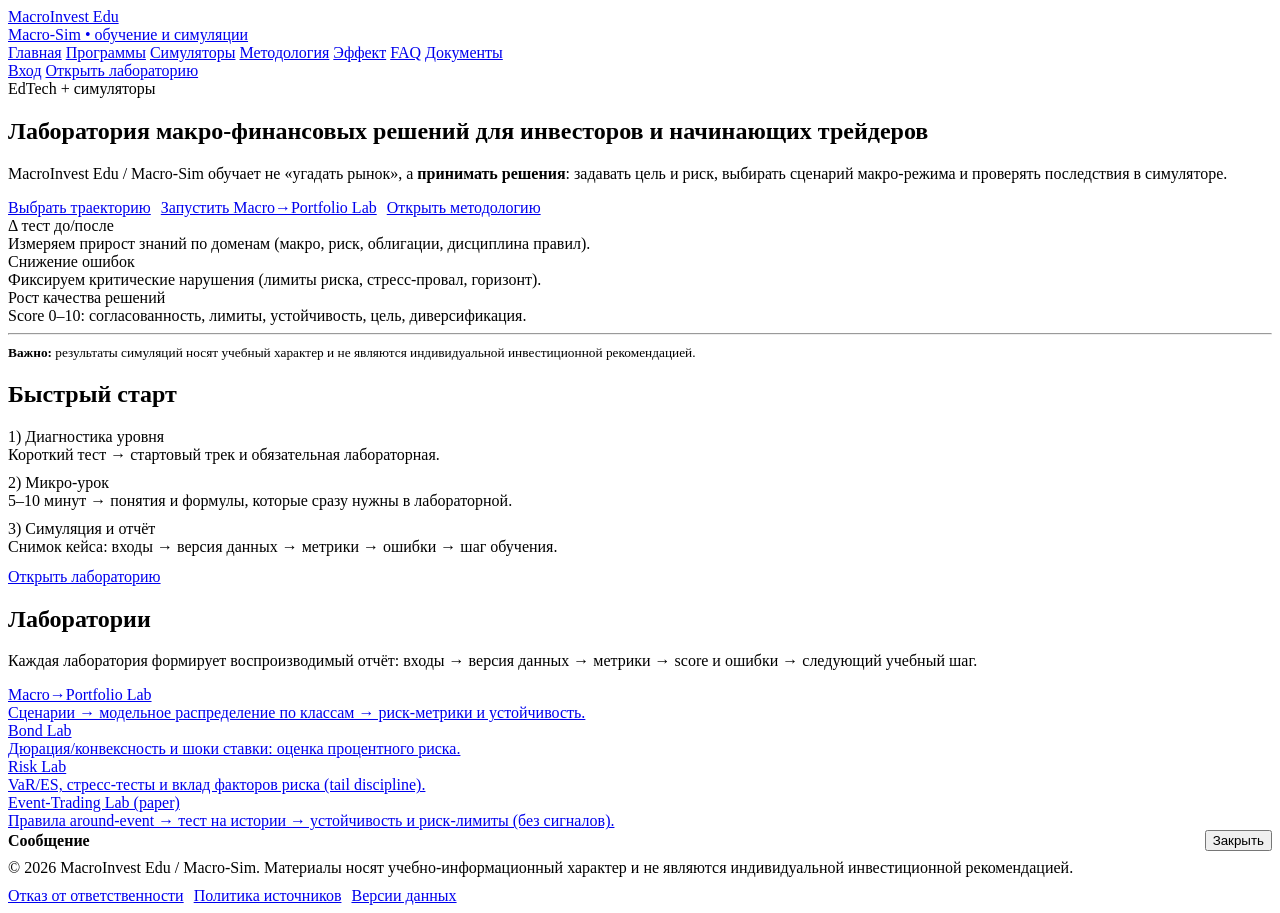
==== index.html @ eba57140 "Add files via upload" ====
<!doctype html>
<html lang="ru">
<head>
  <meta charset="utf-8" />
  <meta name="viewport" content="width=device-width, initial-scale=1" />
  <title>Главная — MacroInvest Edu</title>
  <link rel="stylesheet" href="assets/styles.css" />
</head>
<body>
<header>
  <div class="container">
    <div class="nav">
      <a class="brand" href="index.html" aria-label="MacroInvest Edu">
        <div class="logo" aria-hidden="true"></div>
        <div>
          <div class="name">MacroInvest Edu</div>
          <div class="tag">Macro-Sim • обучение и симуляции</div>
        </div>
      </a>
      <nav class="menu" aria-label="Навигация">
        <a href="index.html">Главная</a>
        <a href="programs.html">Программы</a>
        <a href="simulators.html">Симуляторы</a>
        <a href="methodology.html">Методология</a>
        <a href="impact.html">Эффект</a>
        <a href="faq.html">FAQ</a>
        <a href="documents.html">Документы</a>
      </nav>
      <div class="actions">
        <a class="btn" href="login.html" title="Демо-вход">Вход</a>
        <a class="btn primary" href="app-lab-macro-portfolio.html">Открыть лабораторию</a>
      </div>
    </div>
  </div>
</header>

<main>
<section class="hero">
  <div class="container">
    <div class="grid">
      <div class="card">
        <div class="pad">
          <span class="badge">EdTech + симуляторы</span>
          <h1 class="h1">Лаборатория макро‑финансовых решений для инвесторов и начинающих трейдеров</h1>
          <p class="p">
            MacroInvest Edu / Macro‑Sim обучает не «угадать рынок», а <strong>принимать решения</strong>:
            задавать цель и риск, выбирать сценарий макро‑режима и проверять последствия в симуляторе.
          </p>
          <div style="display:flex; flex-wrap:wrap; gap:10px; margin-top:14px">
            <a class="btn primary" href="programs.html">Выбрать траекторию</a>
            <a class="btn" href="app-lab-macro-portfolio.html">Запустить Macro→Portfolio Lab</a>
            <a class="btn" href="methodology.html">Открыть методологию</a>
          </div>
          <div class="kpis">
            <div class="kpi">
              <div class="k">Δ тест до/после</div>
              <div class="v">Измеряем прирост знаний по доменам (макро, риск, облигации, дисциплина правил).</div>
            </div>
            <div class="kpi">
              <div class="k">Снижение ошибок</div>
              <div class="v">Фиксируем критические нарушения (лимиты риска, стресс‑провал, горизонт).</div>
            </div>
            <div class="kpi">
              <div class="k">Рост качества решений</div>
              <div class="v">Score 0–10: согласованность, лимиты, устойчивость, цель, диверсификация.</div>
            </div>
          </div>
          <hr/>
          <small><b>Важно:</b> результаты симуляций носят учебный характер и не являются индивидуальной инвестиционной рекомендацией.</small>
        </div>
      </div>

      <div class="card">
        <div class="pad">
          <h2 class="h2">Быстрый старт</h2>
          <div class="tile">
            <div class="t">1) Диагностика уровня</div>
            <div class="s">Короткий тест → стартовый трек и обязательная лабораторная.</div>
          </div>
          <div style="height:10px"></div>
          <div class="tile">
            <div class="t">2) Микро‑урок</div>
            <div class="s">5–10 минут → понятия и формулы, которые сразу нужны в лабораторной.</div>
          </div>
          <div style="height:10px"></div>
          <div class="tile">
            <div class="t">3) Симуляция и отчёт</div>
            <div class="s">Снимок кейса: входы → версия данных → метрики → ошибки → шаг обучения.</div>
          </div>
          <div style="height:12px"></div>
          <a class="btn primary" href="app-lab-macro-portfolio.html">Открыть лабораторию</a>
        </div>
      </div>
    </div>
  </div>
</section>

<section class="section">
  <div class="container">
    <h2 class="h2">Лаборатории</h2>
    <p class="p">Каждая лаборатория формирует воспроизводимый отчёт: входы → версия данных → метрики → score и ошибки → следующий учебный шаг.</p>
    <div class="cards">
      <a class="tile" href="app-lab-macro-portfolio.html">
        <div class="t">Macro→Portfolio Lab</div>
        <div class="s">Сценарии → модельное распределение по классам → риск‑метрики и устойчивость.</div>
      </a>
      <a class="tile" href="app-lab-bond.html">
        <div class="t">Bond Lab</div>
        <div class="s">Дюрация/конвексность и шоки ставки: оценка процентного риска.</div>
      </a>
      <a class="tile" href="app-lab-risk.html">
        <div class="t">Risk Lab</div>
        <div class="s">VaR/ES, стресс‑тесты и вклад факторов риска (tail discipline).</div>
      </a>
      <a class="tile" href="app-lab-event.html">
        <div class="t">Event‑Trading Lab (paper)</div>
        <div class="s">Правила around‑event → тест на истории → устойчивость и риск‑лимиты (без сигналов).</div>
      </a>
    </div>
  </div>
</section>

</main>

<div class="toast" id="toast" role="status" aria-live="polite">
  <div class="card"><div class="pad">
    <div style="display:flex; justify-content:space-between; gap:12px; align-items:center;">
      <div class="name" style="font-weight:700">Сообщение</div>
      <button class="btn ghost" onclick="document.getElementById('toast').style.display='none'">Закрыть</button>
    </div>
    <div class="msg" id="toastMsg" style="margin-top:8px"></div>
  </div></div>
</div>

<footer class="footer">
  <div class="container">
    <div style="display:flex; flex-wrap:wrap; gap:10px; align-items:center; justify-content:space-between">
      <div>© 2026 MacroInvest Edu / Macro-Sim. Материалы носят учебно‑информационный характер и не являются индивидуальной инвестиционной рекомендацией.</div>
      <div style="display:flex; gap:10px; flex-wrap:wrap">
        <a href="documents.html#disclaimer">Отказ от ответственности</a>
        <a href="documents.html#sources">Политика источников</a>
        <a href="methodology.html#versions">Версии данных</a>
      </div>
    </div>
  </div>
</footer>

<script src="assets/app.js"></script>

</body>
</html>
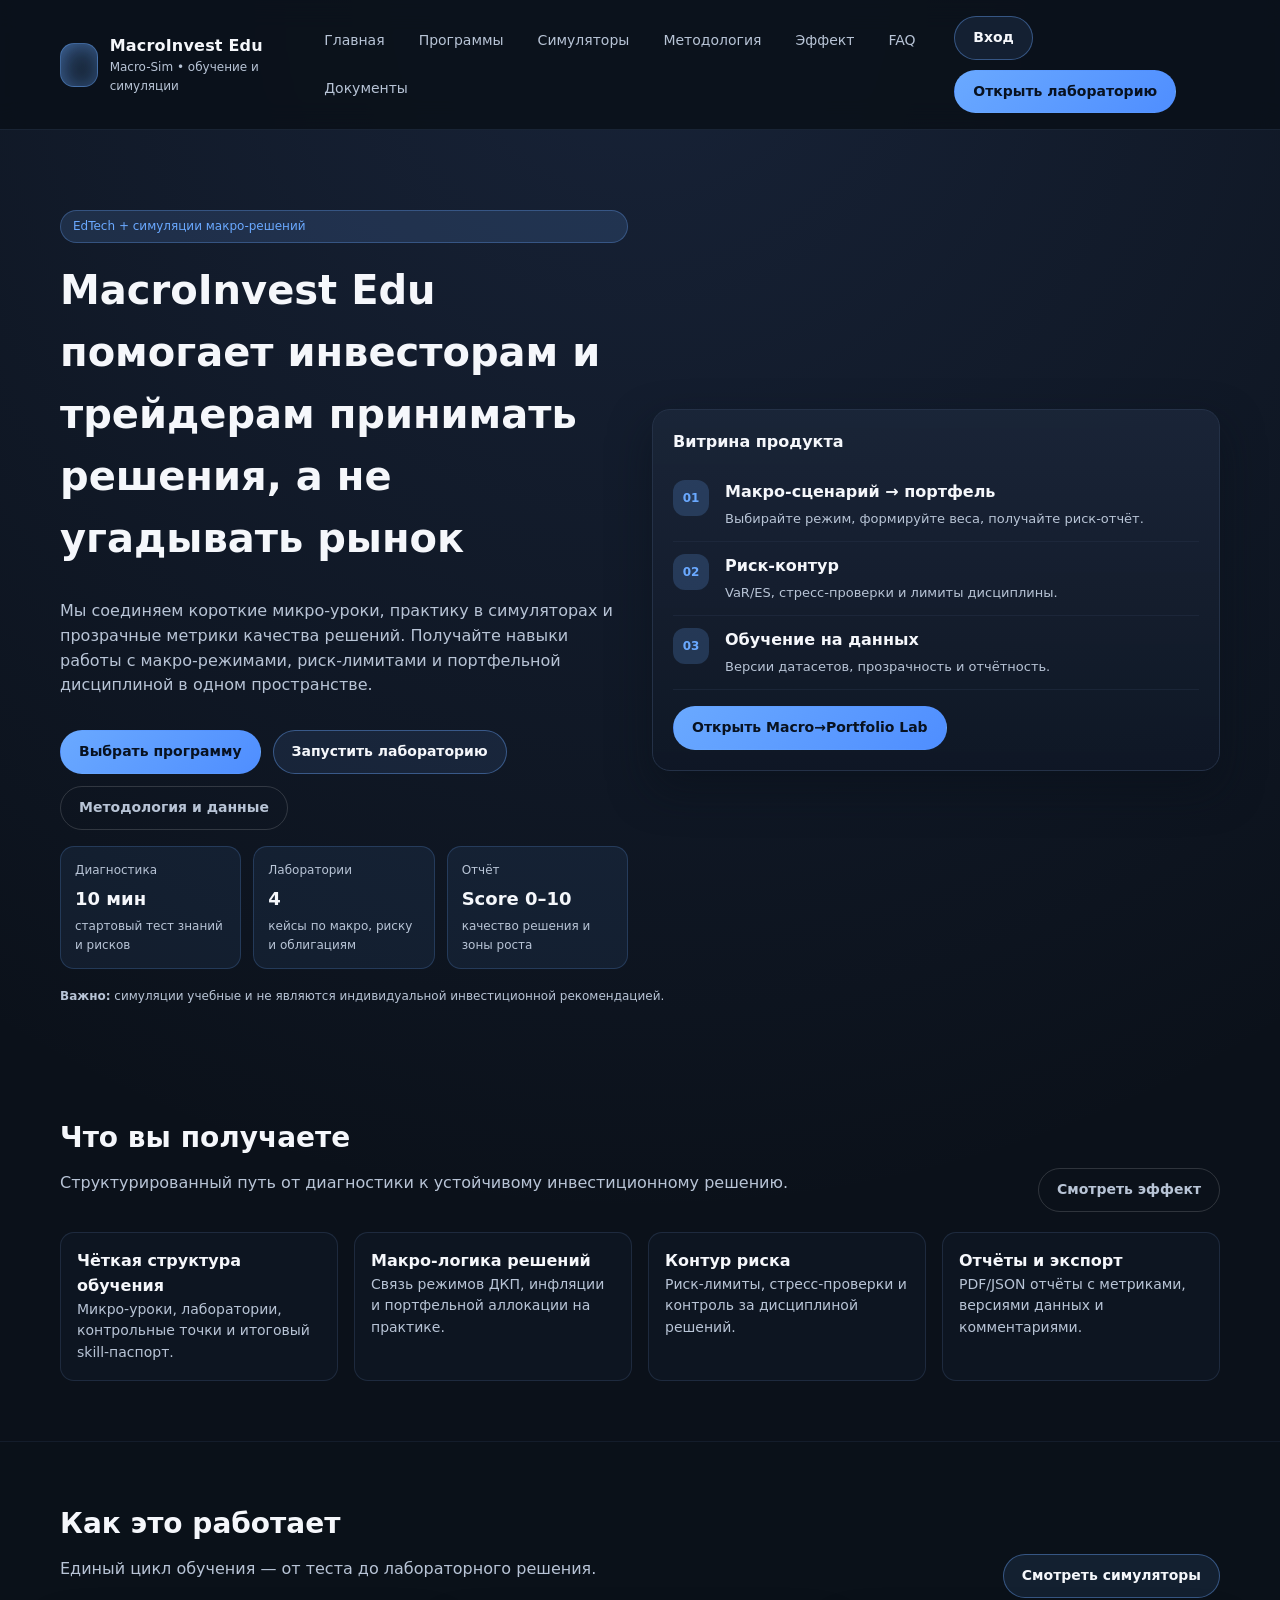
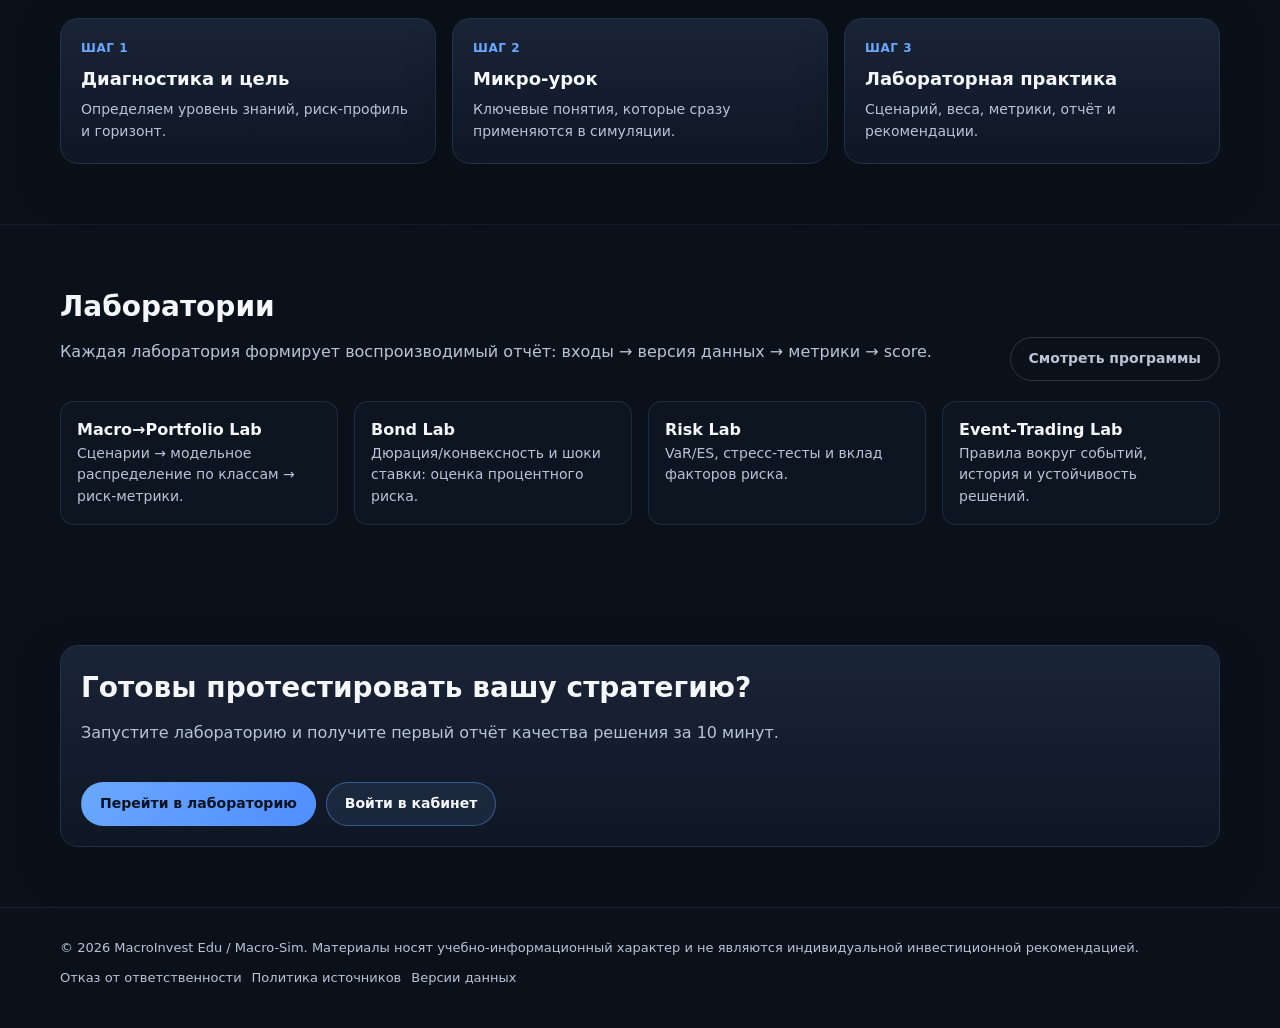
==== commit 5da0b0c9: "Revamp homepage structure and hero layout" ====
--- a/index.html
+++ b/index.html
@@ -37,72 +37,151 @@
 <main>
 <section class="hero">
   <div class="container">
-    <div class="grid">
-      <div class="card">
-        <div class="pad">
-          <span class="badge">EdTech + симуляторы</span>
-          <h1 class="h1">Лаборатория макро‑финансовых решений для инвесторов и начинающих трейдеров</h1>
-          <p class="p">
-            MacroInvest Edu / Macro‑Sim обучает не «угадать рынок», а <strong>принимать решения</strong>:
-            задавать цель и риск, выбирать сценарий макро‑режима и проверять последствия в симуляторе.
-          </p>
-          <div style="display:flex; flex-wrap:wrap; gap:10px; margin-top:14px">
-            <a class="btn primary" href="programs.html">Выбрать траекторию</a>
-            <a class="btn" href="app-lab-macro-portfolio.html">Запустить Macro→Portfolio Lab</a>
-            <a class="btn" href="methodology.html">Открыть методологию</a>
-          </div>
-          <div class="kpis">
-            <div class="kpi">
-              <div class="k">Δ тест до/после</div>
-              <div class="v">Измеряем прирост знаний по доменам (макро, риск, облигации, дисциплина правил).</div>
+    <div class="hero-grid">
+      <div class="hero-copy">
+        <span class="badge">EdTech + симуляции макро‑решений</span>
+        <h1 class="h1">MacroInvest Edu помогает инвесторам и трейдерам принимать решения, а не угадывать рынок</h1>
+        <p class="p">
+          Мы соединяем короткие микро‑уроки, практику в симуляторах и прозрачные метрики качества решений.
+          Получайте навыки работы с макро‑режимами, риск‑лимитами и портфельной дисциплиной в одном пространстве.
+        </p>
+        <div class="hero-actions">
+          <a class="btn primary" href="programs.html">Выбрать программу</a>
+          <a class="btn" href="app-lab-macro-portfolio.html">Запустить лабораторию</a>
+          <a class="btn ghost" href="methodology.html">Методология и данные</a>
+        </div>
+        <div class="hero-highlights">
+          <div class="highlight">
+            <div class="h-label">Диагностика</div>
+            <div class="h-value">10 мин</div>
+            <div class="h-note">стартовый тест знаний и рисков</div>
+          </div>
+          <div class="highlight">
+            <div class="h-label">Лаборатории</div>
+            <div class="h-value">4</div>
+            <div class="h-note">кейсы по макро, риску и облигациям</div>
+          </div>
+          <div class="highlight">
+            <div class="h-label">Отчёт</div>
+            <div class="h-value">Score 0–10</div>
+            <div class="h-note">качество решения и зоны роста</div>
+          </div>
+        </div>
+      </div>
+      <div class="hero-panel card">
+        <div class="pad">
+          <div class="panel-title">Витрина продукта</div>
+          <div class="panel-row">
+            <div class="panel-icon">01</div>
+            <div>
+              <div class="panel-name">Макро‑сценарий → портфель</div>
+              <div class="panel-desc">Выбирайте режим, формируйте веса, получайте риск‑отчёт.</div>
             </div>
-            <div class="kpi">
-              <div class="k">Снижение ошибок</div>
-              <div class="v">Фиксируем критические нарушения (лимиты риска, стресс‑провал, горизонт).</div>
+          </div>
+          <div class="panel-row">
+            <div class="panel-icon">02</div>
+            <div>
+              <div class="panel-name">Риск‑контур</div>
+              <div class="panel-desc">VaR/ES, стресс‑проверки и лимиты дисциплины.</div>
             </div>
-            <div class="kpi">
-              <div class="k">Рост качества решений</div>
-              <div class="v">Score 0–10: согласованность, лимиты, устойчивость, цель, диверсификация.</div>
+          </div>
+          <div class="panel-row">
+            <div class="panel-icon">03</div>
+            <div>
+              <div class="panel-name">Обучение на данных</div>
+              <div class="panel-desc">Версии датасетов, прозрачность и отчётность.</div>
             </div>
           </div>
-          <hr/>
-          <small><b>Важно:</b> результаты симуляций носят учебный характер и не являются индивидуальной инвестиционной рекомендацией.</small>
-        </div>
-      </div>
-
-      <div class="card">
-        <div class="pad">
-          <h2 class="h2">Быстрый старт</h2>
-          <div class="tile">
-            <div class="t">1) Диагностика уровня</div>
-            <div class="s">Короткий тест → стартовый трек и обязательная лабораторная.</div>
-          </div>
-          <div style="height:10px"></div>
-          <div class="tile">
-            <div class="t">2) Микро‑урок</div>
-            <div class="s">5–10 минут → понятия и формулы, которые сразу нужны в лабораторной.</div>
-          </div>
-          <div style="height:10px"></div>
-          <div class="tile">
-            <div class="t">3) Симуляция и отчёт</div>
-            <div class="s">Снимок кейса: входы → версия данных → метрики → ошибки → шаг обучения.</div>
-          </div>
-          <div style="height:12px"></div>
-          <a class="btn primary" href="app-lab-macro-portfolio.html">Открыть лабораторию</a>
-        </div>
-      </div>
+          <div class="panel-cta">
+            <a class="btn primary" href="app-lab-macro-portfolio.html">Открыть Macro→Portfolio Lab</a>
+          </div>
+        </div>
+      </div>
+    </div>
+    <div class="hero-disclaimer">
+      <strong>Важно:</strong> симуляции учебные и не являются индивидуальной инвестиционной рекомендацией.
     </div>
   </div>
 </section>
 
 <section class="section">
   <div class="container">
-    <h2 class="h2">Лаборатории</h2>
-    <p class="p">Каждая лаборатория формирует воспроизводимый отчёт: входы → версия данных → метрики → score и ошибки → следующий учебный шаг.</p>
+    <div class="section-head">
+      <div>
+        <h2 class="h2">Что вы получаете</h2>
+        <p class="p">Структурированный путь от диагностики к устойчивому инвестиционному решению.</p>
+      </div>
+      <a class="btn ghost" href="impact.html">Смотреть эффект</a>
+    </div>
+    <div class="cards">
+      <div class="tile">
+        <div class="t">Чёткая структура обучения</div>
+        <div class="s">Микро‑уроки, лаборатории, контрольные точки и итоговый skill‑паспорт.</div>
+      </div>
+      <div class="tile">
+        <div class="t">Макро‑логика решений</div>
+        <div class="s">Связь режимов ДКП, инфляции и портфельной аллокации на практике.</div>
+      </div>
+      <div class="tile">
+        <div class="t">Контур риска</div>
+        <div class="s">Риск‑лимиты, стресс‑проверки и контроль за дисциплиной решений.</div>
+      </div>
+      <div class="tile">
+        <div class="t">Отчёты и экспорт</div>
+        <div class="s">PDF/JSON отчёты с метриками, версиями данных и комментариями.</div>
+      </div>
+    </div>
+  </div>
+</section>
+
+<section class="section section-muted">
+  <div class="container">
+    <div class="section-head">
+      <div>
+        <h2 class="h2">Как это работает</h2>
+        <p class="p">Единый цикл обучения — от теста до лабораторного решения.</p>
+      </div>
+      <a class="btn" href="simulators.html">Смотреть симуляторы</a>
+    </div>
+    <div class="steps">
+      <div class="step card">
+        <div class="pad">
+          <div class="step-number">Шаг 1</div>
+          <div class="step-title">Диагностика и цель</div>
+          <div class="step-text">Определяем уровень знаний, риск‑профиль и горизонт.</div>
+        </div>
+      </div>
+      <div class="step card">
+        <div class="pad">
+          <div class="step-number">Шаг 2</div>
+          <div class="step-title">Микро‑урок</div>
+          <div class="step-text">Ключевые понятия, которые сразу применяются в симуляции.</div>
+        </div>
+      </div>
+      <div class="step card">
+        <div class="pad">
+          <div class="step-number">Шаг 3</div>
+          <div class="step-title">Лабораторная практика</div>
+          <div class="step-text">Сценарий, веса, метрики, отчёт и рекомендации.</div>
+        </div>
+      </div>
+    </div>
+  </div>
+</section>
+
+<section class="section">
+  <div class="container">
+    <div class="section-head">
+      <div>
+        <h2 class="h2">Лаборатории</h2>
+        <p class="p">Каждая лаборатория формирует воспроизводимый отчёт: входы → версия данных → метрики → score.</p>
+      </div>
+      <a class="btn ghost" href="programs.html">Смотреть программы</a>
+    </div>
     <div class="cards">
       <a class="tile" href="app-lab-macro-portfolio.html">
         <div class="t">Macro→Portfolio Lab</div>
-        <div class="s">Сценарии → модельное распределение по классам → риск‑метрики и устойчивость.</div>
+        <div class="s">Сценарии → модельное распределение по классам → риск‑метрики.</div>
       </a>
       <a class="tile" href="app-lab-bond.html">
         <div class="t">Bond Lab</div>
@@ -110,12 +189,29 @@
       </a>
       <a class="tile" href="app-lab-risk.html">
         <div class="t">Risk Lab</div>
-        <div class="s">VaR/ES, стресс‑тесты и вклад факторов риска (tail discipline).</div>
+        <div class="s">VaR/ES, стресс‑тесты и вклад факторов риска.</div>
       </a>
       <a class="tile" href="app-lab-event.html">
-        <div class="t">Event‑Trading Lab (paper)</div>
-        <div class="s">Правила around‑event → тест на истории → устойчивость и риск‑лимиты (без сигналов).</div>
-      </a>
+        <div class="t">Event‑Trading Lab</div>
+        <div class="s">Правила вокруг событий, история и устойчивость решений.</div>
+      </a>
+    </div>
+  </div>
+</section>
+
+<section class="section">
+  <div class="container">
+    <div class="cta card">
+      <div class="pad cta-inner">
+        <div>
+          <h2 class="h2">Готовы протестировать вашу стратегию?</h2>
+          <p class="p">Запустите лабораторию и получите первый отчёт качества решения за 10 минут.</p>
+        </div>
+        <div class="cta-actions">
+          <a class="btn primary" href="app-lab-macro-portfolio.html">Перейти в лабораторию</a>
+          <a class="btn" href="login.html">Войти в кабинет</a>
+        </div>
+      </div>
     </div>
   </div>
 </section>
--- a/assets/styles.css
+++ b/assets/styles.css
@@ -0,0 +1,578 @@
+:root {
+  color-scheme: light;
+  --bg: #0b111a;
+  --bg-soft: #111927;
+  --panel: #131d2e;
+  --panel-soft: #1a2538;
+  --stroke: #243147;
+  --text: #f5f7fb;
+  --muted: #b8c4d6;
+  --accent: #6aa9ff;
+  --accent-strong: #4f8eff;
+  --accent-glow: rgba(106, 169, 255, 0.35);
+  --success: #8fe1b2;
+  --warning: #f6c067;
+  --danger: #f38989;
+  --mono: "JetBrains Mono", "SFMono-Regular", Menlo, Consolas, monospace;
+  --shadow: 0 18px 40px rgba(9, 17, 26, 0.55);
+  --radius-lg: 18px;
+  --radius-md: 14px;
+  --radius-sm: 10px;
+}
+
+* {
+  box-sizing: border-box;
+}
+
+body {
+  margin: 0;
+  font-family: "Inter", "Segoe UI", system-ui, -apple-system, sans-serif;
+  background: radial-gradient(circle at top, rgba(80, 115, 190, 0.18), transparent 45%), var(--bg);
+  color: var(--text);
+  line-height: 1.55;
+}
+
+a {
+  color: inherit;
+  text-decoration: none;
+}
+
+a:hover {
+  color: var(--accent);
+}
+
+img {
+  max-width: 100%;
+  display: block;
+}
+
+header {
+  position: sticky;
+  top: 0;
+  z-index: 10;
+  background: rgba(11, 17, 26, 0.9);
+  backdrop-filter: blur(14px);
+  border-bottom: 1px solid rgba(36, 49, 71, 0.6);
+}
+
+.container {
+  max-width: 1200px;
+  margin: 0 auto;
+  padding: 0 20px;
+}
+
+.nav {
+  display: flex;
+  align-items: center;
+  justify-content: space-between;
+  gap: 16px;
+  padding: 16px 0;
+}
+
+.brand {
+  display: flex;
+  align-items: center;
+  gap: 12px;
+}
+
+.logo {
+  width: 44px;
+  height: 44px;
+  border-radius: 14px;
+  background: linear-gradient(135deg, rgba(106, 169, 255, 0.3), rgba(106, 169, 255, 0.05));
+  border: 1px solid rgba(106, 169, 255, 0.5);
+  box-shadow: inset 0 0 18px rgba(106, 169, 255, 0.4);
+}
+
+.name {
+  font-weight: 700;
+  letter-spacing: 0.2px;
+}
+
+.tag {
+  font-size: 12px;
+  color: var(--muted);
+}
+
+.menu {
+  display: flex;
+  align-items: center;
+  gap: 14px;
+  flex-wrap: wrap;
+  font-size: 14px;
+  color: var(--muted);
+}
+
+.menu a {
+  padding: 6px 10px;
+  border-radius: 999px;
+  transition: 0.2s ease;
+}
+
+.menu a:hover {
+  background: rgba(106, 169, 255, 0.12);
+  color: var(--text);
+}
+
+.actions {
+  display: flex;
+  gap: 10px;
+  flex-wrap: wrap;
+}
+
+.btn {
+  display: inline-flex;
+  align-items: center;
+  justify-content: center;
+  gap: 8px;
+  padding: 10px 18px;
+  border-radius: 999px;
+  border: 1px solid rgba(106, 169, 255, 0.4);
+  background: rgba(106, 169, 255, 0.1);
+  color: var(--text);
+  font-weight: 600;
+  font-size: 14px;
+  cursor: pointer;
+  transition: 0.2s ease;
+}
+
+.btn:hover {
+  box-shadow: 0 0 0 3px rgba(106, 169, 255, 0.15);
+}
+
+.btn.primary {
+  background: linear-gradient(135deg, var(--accent), var(--accent-strong));
+  border-color: transparent;
+  color: #081221;
+}
+
+.btn.ghost {
+  background: transparent;
+  border-color: rgba(255, 255, 255, 0.15);
+  color: var(--muted);
+}
+
+.hero {
+  padding: 80px 0 50px;
+}
+
+.hero-grid {
+  display: grid;
+  grid-template-columns: repeat(auto-fit, minmax(300px, 1fr));
+  gap: 24px;
+  align-items: center;
+}
+
+.hero-copy {
+  display: flex;
+  flex-direction: column;
+  gap: 16px;
+}
+
+.hero-actions {
+  display: flex;
+  gap: 12px;
+  flex-wrap: wrap;
+}
+
+.hero-highlights {
+  display: grid;
+  gap: 12px;
+  grid-template-columns: repeat(auto-fit, minmax(160px, 1fr));
+}
+
+.highlight {
+  padding: 14px;
+  border-radius: var(--radius-md);
+  background: rgba(106, 169, 255, 0.08);
+  border: 1px solid rgba(106, 169, 255, 0.2);
+}
+
+.h-label {
+  font-size: 12px;
+  color: var(--muted);
+}
+
+.h-value {
+  font-size: 18px;
+  font-weight: 700;
+  margin-top: 6px;
+}
+
+.h-note {
+  font-size: 12px;
+  color: var(--muted);
+  margin-top: 4px;
+}
+
+.hero-panel .panel-title {
+  font-weight: 700;
+  margin-bottom: 14px;
+}
+
+.panel-row {
+  display: grid;
+  grid-template-columns: 40px 1fr;
+  gap: 12px;
+  padding: 12px 0;
+  border-bottom: 1px solid rgba(36, 49, 71, 0.5);
+}
+
+.panel-row:last-of-type {
+  border-bottom: none;
+}
+
+.panel-icon {
+  width: 36px;
+  height: 36px;
+  border-radius: 12px;
+  background: rgba(106, 169, 255, 0.2);
+  display: flex;
+  align-items: center;
+  justify-content: center;
+  font-size: 12px;
+  font-weight: 700;
+  color: var(--accent);
+}
+
+.panel-name {
+  font-weight: 600;
+}
+
+.panel-desc {
+  font-size: 13px;
+  color: var(--muted);
+  margin-top: 4px;
+}
+
+.panel-cta {
+  margin-top: 16px;
+}
+
+.hero-disclaimer {
+  margin-top: 18px;
+  font-size: 12px;
+  color: var(--muted);
+}
+
+.section {
+  padding: 60px 0;
+}
+
+.section-muted {
+  background: rgba(11, 17, 26, 0.6);
+  border-top: 1px solid rgba(36, 49, 71, 0.4);
+  border-bottom: 1px solid rgba(36, 49, 71, 0.4);
+}
+
+.section-head {
+  display: flex;
+  align-items: flex-end;
+  justify-content: space-between;
+  gap: 16px;
+  margin-bottom: 20px;
+  flex-wrap: wrap;
+}
+
+.grid {
+  display: grid;
+  gap: 20px;
+  grid-template-columns: repeat(auto-fit, minmax(280px, 1fr));
+}
+
+.cards {
+  display: grid;
+  gap: 16px;
+  grid-template-columns: repeat(auto-fit, minmax(220px, 1fr));
+}
+
+.steps {
+  display: grid;
+  gap: 16px;
+  grid-template-columns: repeat(auto-fit, minmax(220px, 1fr));
+}
+
+.step-number {
+  font-size: 12px;
+  color: var(--accent);
+  text-transform: uppercase;
+  letter-spacing: 0.6px;
+  font-weight: 600;
+}
+
+.step-title {
+  font-size: 18px;
+  font-weight: 600;
+  margin-top: 8px;
+}
+
+.step-text {
+  font-size: 14px;
+  color: var(--muted);
+  margin-top: 6px;
+}
+
+.card {
+  background: linear-gradient(180deg, rgba(26, 37, 56, 0.94), rgba(15, 23, 37, 0.98));
+  border: 1px solid var(--stroke);
+  border-radius: var(--radius-lg);
+  box-shadow: var(--shadow);
+}
+
+.pad {
+  padding: 20px;
+}
+
+.tile {
+  display: block;
+  background: rgba(15, 23, 37, 0.75);
+  border: 1px solid rgba(36, 49, 71, 0.8);
+  border-radius: var(--radius-md);
+  padding: 16px;
+}
+
+.tile:hover {
+  border-color: rgba(106, 169, 255, 0.5);
+  box-shadow: 0 12px 22px rgba(11, 17, 26, 0.5);
+}
+
+.tile .t {
+  font-weight: 600;
+}
+
+.tile .s {
+  font-size: 14px;
+  color: var(--muted);
+}
+
+.badge {
+  display: inline-flex;
+  align-items: center;
+  padding: 6px 12px;
+  border-radius: 999px;
+  background: rgba(106, 169, 255, 0.15);
+  color: var(--accent);
+  font-size: 12px;
+  border: 1px solid rgba(106, 169, 255, 0.3);
+}
+
+.h1 {
+  font-size: clamp(28px, 4vw, 40px);
+  margin: 0 0 14px;
+}
+
+.h2 {
+  font-size: clamp(20px, 3vw, 28px);
+  margin: 0 0 12px;
+}
+
+.p {
+  margin: 0 0 16px;
+  color: var(--muted);
+}
+
+.kpis {
+  display: grid;
+  gap: 12px;
+  grid-template-columns: repeat(auto-fit, minmax(180px, 1fr));
+  margin-top: 18px;
+}
+
+.kpi {
+  padding: 12px;
+  border-radius: var(--radius-sm);
+  background: rgba(106, 169, 255, 0.08);
+  border: 1px solid rgba(106, 169, 255, 0.2);
+}
+
+.kpi .k {
+  font-size: 12px;
+  color: var(--muted);
+}
+
+.kpi .v {
+  margin-top: 6px;
+  font-size: 14px;
+}
+
+.split {
+  display: grid;
+  gap: 18px;
+  grid-template-columns: repeat(auto-fit, minmax(300px, 1fr));
+}
+
+.row {
+  display: grid;
+  gap: 14px;
+  grid-template-columns: repeat(auto-fit, minmax(200px, 1fr));
+  margin-bottom: 12px;
+}
+
+.field label {
+  display: block;
+  font-weight: 600;
+  margin-bottom: 6px;
+}
+
+.field input,
+.field select,
+.field textarea {
+  width: 100%;
+  padding: 10px 12px;
+  border-radius: 12px;
+  border: 1px solid rgba(36, 49, 71, 0.8);
+  background: rgba(10, 17, 29, 0.9);
+  color: var(--text);
+  font-size: 14px;
+}
+
+.field input:focus,
+.field select:focus,
+.field textarea:focus {
+  outline: none;
+  border-color: rgba(106, 169, 255, 0.8);
+  box-shadow: 0 0 0 3px rgba(106, 169, 255, 0.15);
+}
+
+.hint {
+  font-size: 12px;
+  color: var(--muted);
+  margin-top: 6px;
+}
+
+.weights {
+  display: grid;
+  gap: 10px;
+}
+
+.wrow {
+  display: grid;
+  gap: 12px;
+  grid-template-columns: 80px 1fr 90px;
+  align-items: center;
+}
+
+.wrow input[type="range"] {
+  width: 100%;
+}
+
+.out {
+  background: rgba(11, 17, 26, 0.6);
+  border: 1px solid rgba(36, 49, 71, 0.8);
+  border-radius: var(--radius-sm);
+  padding: 12px;
+}
+
+.out .title {
+  font-weight: 600;
+  margin-bottom: 8px;
+}
+
+.table {
+  width: 100%;
+  border-collapse: collapse;
+  font-size: 14px;
+}
+
+.table th,
+.table td {
+  border: 1px solid rgba(36, 49, 71, 0.6);
+  padding: 10px;
+  text-align: left;
+}
+
+.table th {
+  background: rgba(26, 37, 56, 0.8);
+}
+
+.footer {
+  padding: 30px 0 40px;
+  border-top: 1px solid rgba(36, 49, 71, 0.6);
+  color: var(--muted);
+  font-size: 13px;
+}
+
+.cta {
+  overflow: hidden;
+}
+
+.cta-inner {
+  display: flex;
+  align-items: center;
+  justify-content: space-between;
+  gap: 20px;
+  flex-wrap: wrap;
+}
+
+.cta-actions {
+  display: flex;
+  gap: 10px;
+  flex-wrap: wrap;
+}
+
+.toast {
+  position: fixed;
+  inset: auto 20px 20px auto;
+  max-width: 360px;
+  display: none;
+  z-index: 20;
+}
+
+.toast .card {
+  border-radius: var(--radius-md);
+}
+
+hr {
+  border: none;
+  border-top: 1px solid rgba(36, 49, 71, 0.6);
+  margin: 16px 0;
+}
+
+kbd {
+  background: rgba(255, 255, 255, 0.12);
+  border-radius: 6px;
+  padding: 2px 6px;
+  font-size: 12px;
+}
+
+@media (max-width: 900px) {
+  header {
+    position: static;
+  }
+
+  .nav {
+    flex-direction: column;
+    align-items: flex-start;
+  }
+
+  .actions {
+    width: 100%;
+  }
+
+  .section-head {
+    align-items: flex-start;
+  }
+}
+
+@media (max-width: 600px) {
+  .hero {
+    padding-top: 40px;
+  }
+
+  .btn {
+    width: 100%;
+  }
+
+  .menu {
+    width: 100%;
+    gap: 8px;
+  }
+
+  .wrow {
+    grid-template-columns: 1fr;
+  }
+
+  .cta-inner {
+    align-items: flex-start;
+  }
+}
